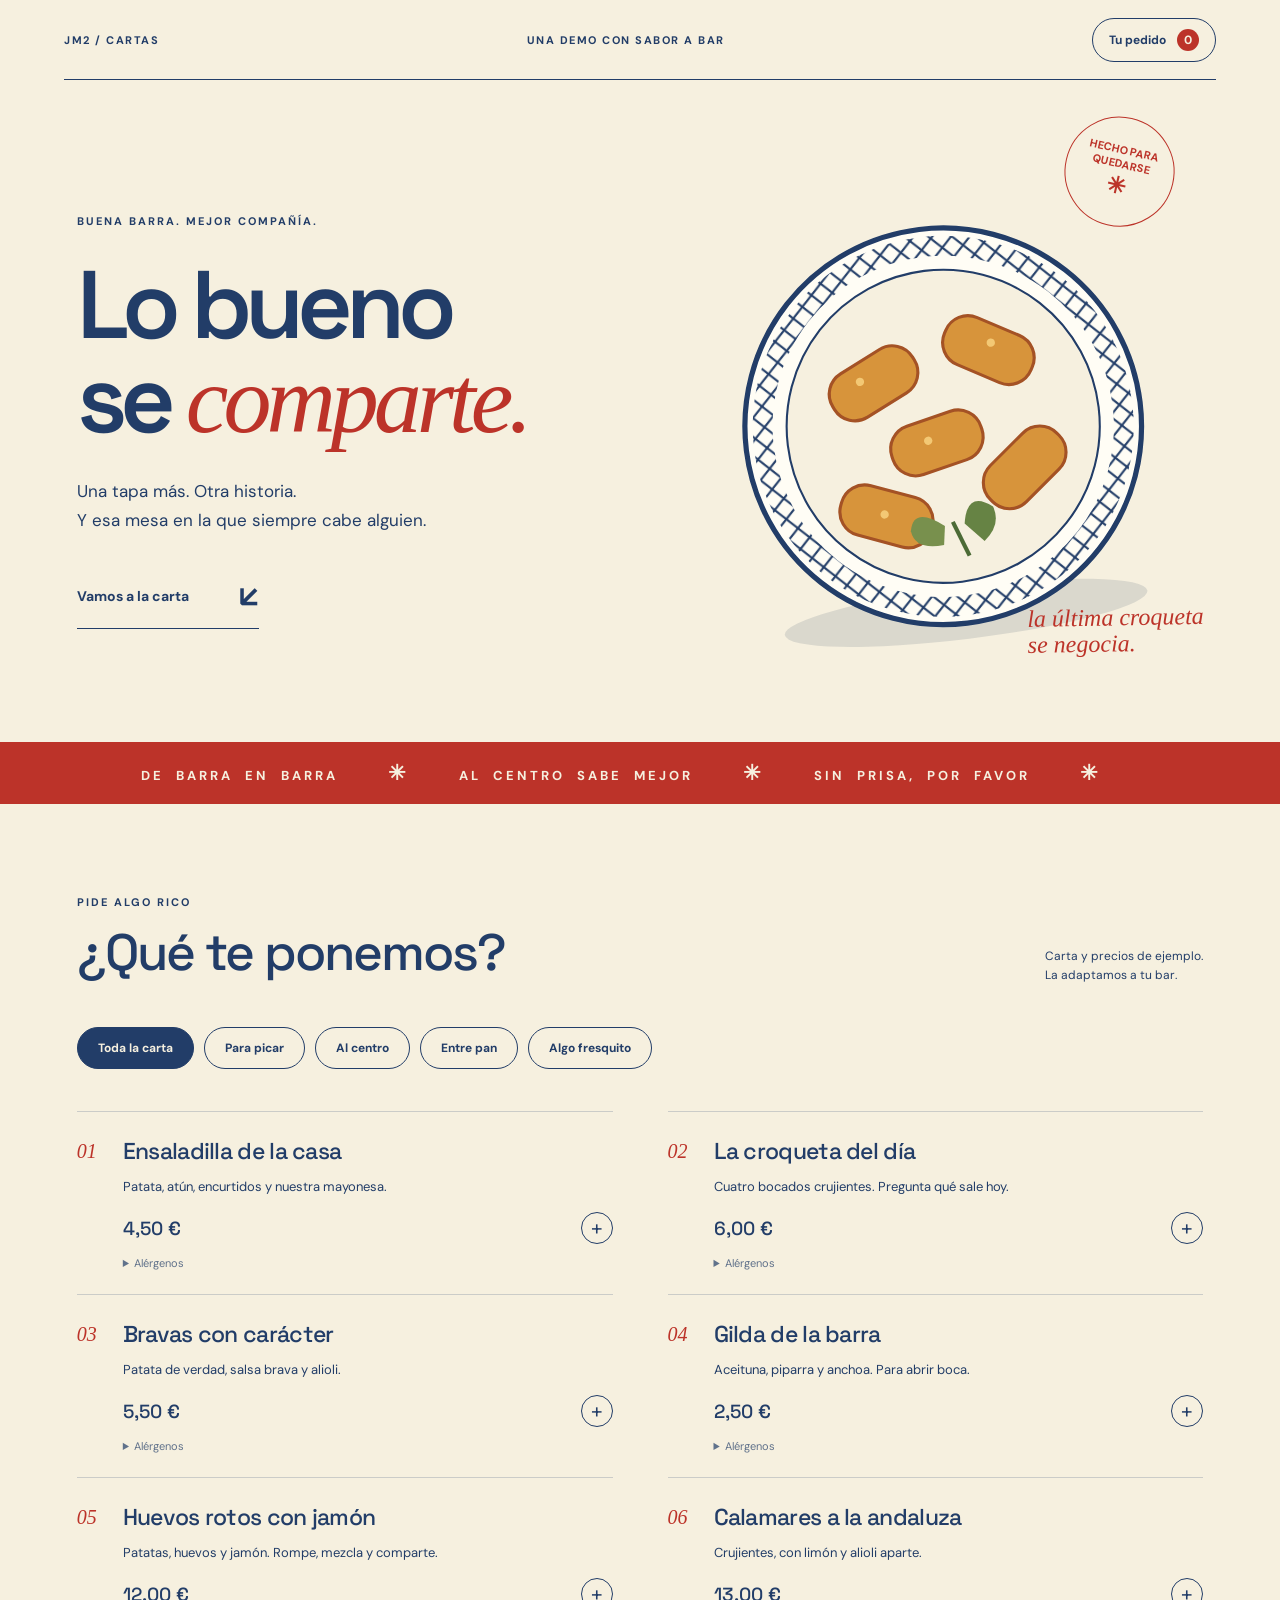
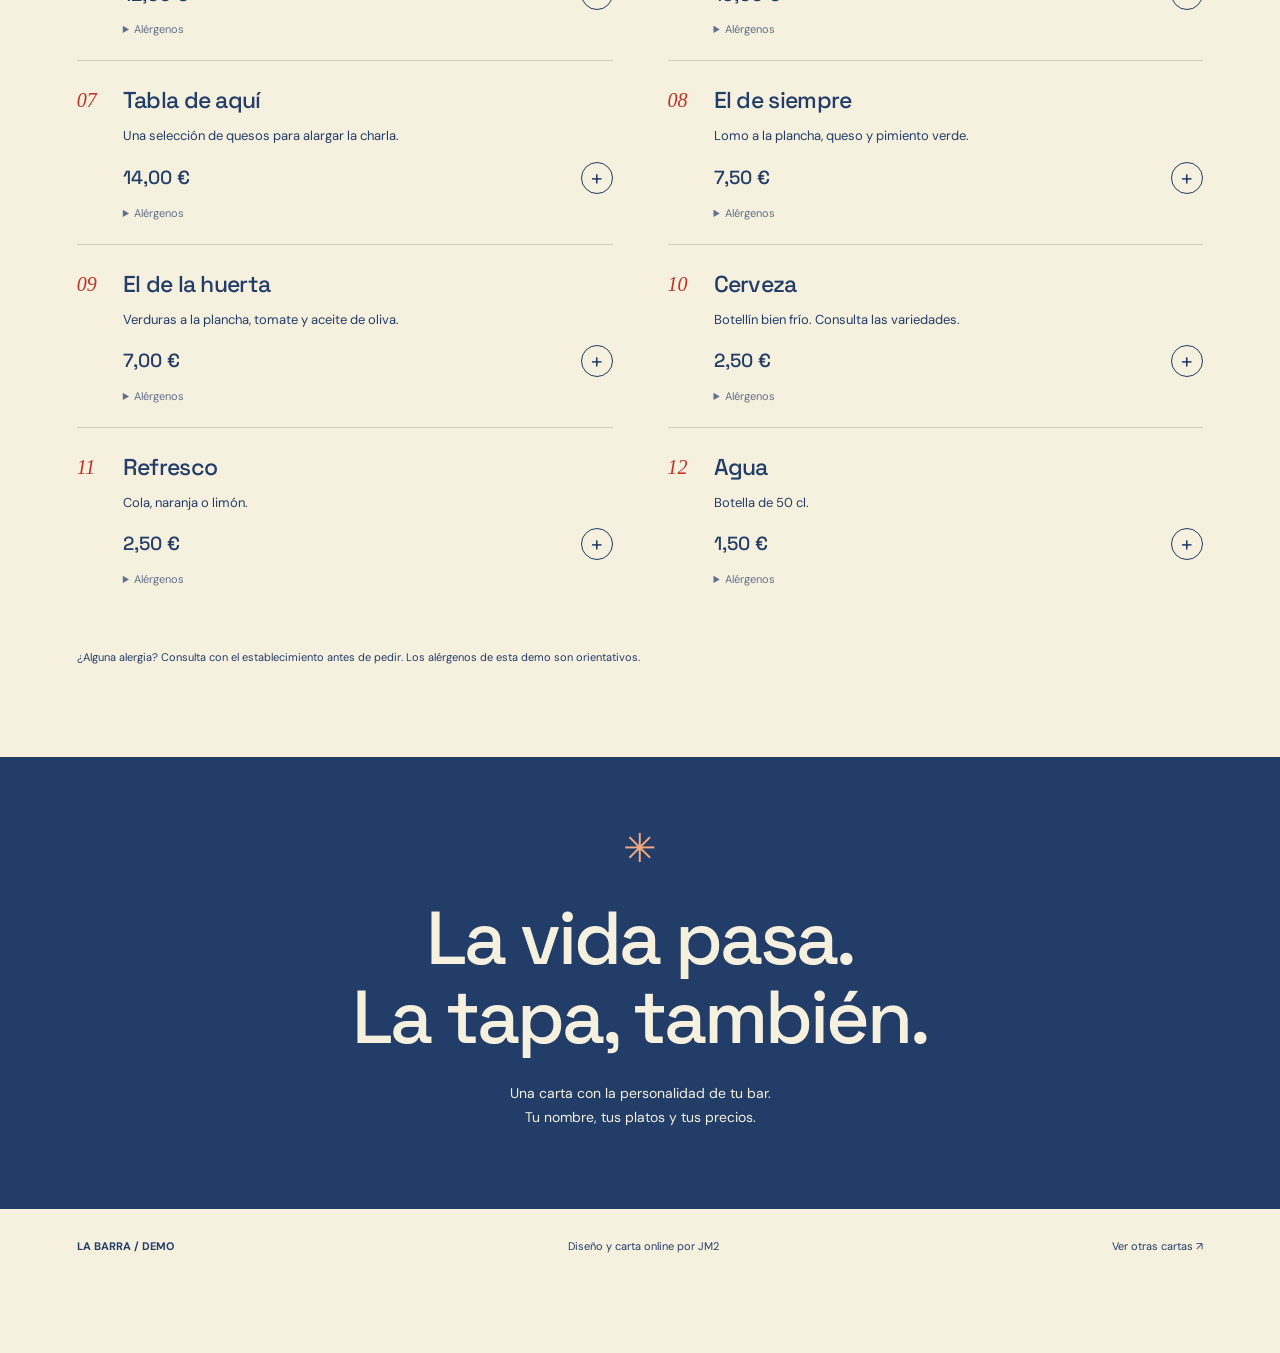
==== bar.html @ 0056e5d9 "Anadir carta original para bares con pedido de demostracion" ====
<!doctype html><html lang="es"><head><meta charset="utf-8"><meta name="viewport" content="width=device-width,initial-scale=1"><meta name="theme-color" content="#f6f0df"><title>La barra · Carta de bar</title><link rel="stylesheet" href="bar.css"></head><body>
<header class="masthead"><a href="index.html" aria-label="Volver a las cartas">JM2 / CARTAS</a><span>UNA DEMO CON SABOR A BAR</span><button id="open-top" type="button">Tu pedido <b class="count">0</b></button></header>
<main><section class="hero"><div class="hero-copy"><p class="eyebrow">BUENA BARRA. MEJOR COMPAÑÍA.</p><h1>Lo bueno<br>se <em>comparte.</em></h1><p class="intro">Una tapa más. Otra historia.<br>Y esa mesa en la que siempre cabe alguien.</p><a class="menu-link" href="#carta">Vamos a la carta <span>↙</span></a></div><div class="hero-art" aria-hidden="true"><div class="stamp">HECHO PARA<br>QUEDARSE<br><span>✳</span></div><svg viewBox="0 0 500 500"><defs><pattern id="rim" width="20" height="20" patternUnits="userSpaceOnUse"><path d="M0 0L20 20M20 0L0 20" stroke="#223d68" stroke-width="2"/></pattern></defs><ellipse cx="250" cy="440" rx="175" ry="25" fill="#172e4e" opacity=".12"/><circle cx="250" cy="260" r="190" fill="#fffdf5" stroke="#223d68" stroke-width="5"/><circle cx="250" cy="260" r="173" fill="none" stroke="url(#rim)" stroke-width="19"/><circle cx="250" cy="260" r="150" fill="#f6f0df" stroke="#223d68" stroke-width="2"/><g fill="#d7943b" stroke="#a45225" stroke-width="3"><rect x="143" y="188" width="90" height="49" rx="23" transform="rotate(-25 185 210)"/><rect x="258" y="167" width="90" height="49" rx="23" transform="rotate(30 300 190)"/><rect x="197" y="251" width="90" height="49" rx="23" transform="rotate(-12 240 275)"/><rect x="278" y="286" width="90" height="49" rx="23" transform="rotate(-38 320 310)"/><rect x="142" y="314" width="90" height="49" rx="23" transform="rotate(22 185 335)"/></g><g fill="#f3c874"><circle cx="176" cy="208" r="4"/><circle cx="305" cy="186" r="4"/><circle cx="234" cy="272" r="4"/><circle cx="184" cy="337" r="4"/></g><path d="M259 355Q265 323 288 342Q294 360 276 374Z" fill="#668344"/><path d="M240 355Q212 332 207 356Q209 375 237 373Z" fill="#78904d"/><path d="M260 386L248 352" stroke="#4c6b36" stroke-width="4"/></svg><span class="art-note">la última croqueta<br>se negocia.</span></div></section>
<div class="ticker" aria-hidden="true">DE BARRA EN BARRA <span>✳</span> AL CENTRO SABE MEJOR <span>✳</span> SIN PRISA, POR FAVOR <span>✳</span></div>
<section id="carta" class="menu-section"><div class="menu-heading"><div><p class="eyebrow">PIDE ALGO RICO</p><h2>¿Qué te ponemos?</h2></div><p>Carta y precios de ejemplo.<br>La adaptamos a tu bar.</p></div><nav class="filters" aria-label="Categorías de la carta"><button data-cat="all" aria-pressed="true">Toda la carta</button><button data-cat="tapas" aria-pressed="false">Para picar</button><button data-cat="raciones" aria-pressed="false">Al centro</button><button data-cat="bocatas" aria-pressed="false">Entre pan</button><button data-cat="bebidas" aria-pressed="false">Algo fresquito</button></nav><div id="dishes" class="dishes"></div><p class="allergy-note">¿Alguna alergia? Consulta con el establecimiento antes de pedir. Los alérgenos de esta demo son orientativos.</p></section>
<section class="closing"><span>✳</span><h2>La vida pasa.<br>La tapa, también.</h2><p>Una carta con la personalidad de tu bar.<br>Tu nombre, tus platos y tus precios.</p></section></main>
<footer><strong>LA BARRA / DEMO</strong><span>Diseño y carta online por JM2</span><a href="index.html">Ver otras cartas ↗</a></footer>
<button id="cart-bar" class="cart-bar" hidden><span>Ver pedido <b class="count">0</b></span><strong id="bar-total">0,00 €</strong></button>
<dialog id="cart-dialog"><div class="dialog-top"><p class="eyebrow">MARCHANDO</p><button id="close-cart" aria-label="Cerrar pedido">×</button></div><h2>Lo tuyo, apuntado.</h2><div id="cart-items"></div><div class="total"><span>Total</span><strong id="cart-total"></strong></div><form id="order-form"><fieldset><legend>¿Cómo lo prefieres?</legend><label><input type="radio" name="mode" value="mesa" checked> En mi mesa</label><label><input type="radio" name="mode" value="recoger"> Para recoger</label></fieldset><label>Nombre<input name="customer" autocomplete="given-name" required placeholder="¿A nombre de quién?"></label><label id="table-field">Mesa<input name="table" required placeholder="Número de mesa" maxlength="20"></label><label id="time-field" hidden>Hora de recogida<input name="time" type="time" disabled></label><label>Notas<textarea name="notes" placeholder="¿Algo que debamos saber?" rows="2"></textarea></label><button class="send" type="submit">Ver mensaje del pedido ↗</button><p class="demo-notice">Es una demostración: verás el mensaje preparado y no se enviará ningún pedido.</p></form><section id="message-preview" hidden><h3>Mensaje preparado</h3><pre id="message"></pre><button id="copy-order" class="send" type="button">Copiar pedido</button><p id="copy-status" role="status"></p></section></dialog><script src="bar.js"></script></body></html>
---- bar.css ----
@import url('https://fonts.googleapis.com/css2?family=DM+Sans:wght@400;500;600;700&family=Space+Grotesk:wght@400;500;600;700&display=swap');
:root{--paper:#f6f0df;--ink:#223d68;--red:#bc3329;--line:#223d6833;font-family:'DM Sans',sans-serif;color:var(--ink);background:var(--paper);scroll-behavior:smooth}*{box-sizing:border-box}body{margin:0}button,input,textarea{font:inherit}button,a{-webkit-tap-highlight-color:transparent}button{cursor:pointer}a{color:inherit}button:focus-visible,a:focus-visible,input:focus-visible,textarea:focus-visible{outline:3px solid var(--red);outline-offset:4px}.masthead{margin:0 5%;min-height:80px;display:flex;align-items:center;justify-content:space-between;border-bottom:1px solid var(--ink);font-size:11px;letter-spacing:1.5px;font-weight:700}.masthead a{text-decoration:none}.masthead button{border:1px solid var(--ink);border-radius:30px;background:none;color:var(--ink);padding:10px 16px;font-size:12px}.count{display:inline-grid;place-items:center;background:var(--red);color:var(--paper);min-width:22px;height:22px;border-radius:50%;margin-left:8px}.hero{max-width:1400px;margin:auto;padding:75px 6% 65px;display:grid;grid-template-columns:1.12fr 1fr;align-items:center;gap:20px}.eyebrow{font-size:11px;font-weight:700;letter-spacing:2px}.hero h1{font-family:'Space Grotesk',sans-serif;font-size:clamp(65px,7.5vw,112px);font-weight:600;letter-spacing:-7px;line-height:.98;margin:30px 0}.hero h1 em{font-family:Georgia,serif;color:var(--red);font-weight:400;letter-spacing:-5px}.intro{font-size:17px;line-height:1.7}.menu-link{display:inline-flex;gap:50px;align-items:center;margin-top:25px;border-bottom:1px solid var(--ink);padding:0 0 12px;text-decoration:none;font-weight:700;font-size:14px}.menu-link span{font-size:30px}.hero-art{position:relative;max-width:540px;transform:rotate(-7deg)}.hero-art svg{width:100%;display:block}.stamp{position:absolute;right:0;top:-15px;border:1px solid var(--red);border-radius:50%;width:110px;height:110px;display:grid;place-content:center;text-align:center;color:var(--red);font-size:11px;font-weight:700;transform:rotate(20deg)}.stamp span{font-size:23px}.art-note{position:absolute;bottom:0;right:5%;font:italic 24px/1.1 Georgia;color:var(--red);transform:rotate(6deg)}.ticker{overflow:hidden;white-space:nowrap;background:var(--red);color:var(--paper);padding:17px 0;text-align:center;font-size:13px;font-weight:700;letter-spacing:3px;word-spacing:6px}.ticker span{padding:0 38px;font-size:21px}.menu-section{max-width:1300px;margin:auto;padding:80px 6%}.menu-heading{display:flex;align-items:end;justify-content:space-between;gap:24px}.menu-heading h2{font:500 clamp(34px,4vw,54px)/1.1 'Space Grotesk',sans-serif;letter-spacing:-2px;margin:16px 0}.menu-heading>p{font-size:12px;line-height:1.6}.filters{display:flex;flex-wrap:wrap;gap:10px;margin:30px 0 42px}.filters button{color:var(--ink);border:1px solid var(--ink);padding:12px 20px;border-radius:30px;background:transparent;font-size:12px;font-weight:700}.filters button[aria-pressed=true]{color:var(--paper);background:var(--ink)}.dishes{display:grid;grid-template-columns:1fr 1fr;column-gap:55px}.dish{display:grid;grid-template-columns:34px 1fr;gap:12px;padding:24px 0;border-top:1px solid var(--line)}.dish-number{font:italic 20px Georgia;color:var(--red);padding-top:4px}.dish h3{font:500 23px 'Space Grotesk',sans-serif;letter-spacing:-.7px;margin:0}.dish p{font-size:13px;line-height:1.7;max-width:340px;margin:10px 0 14px}.dish-bottom{display:flex;align-items:center;justify-content:space-between;gap:15px}.dish-price{font:500 19px 'Space Grotesk',sans-serif}.dish-qty{display:flex;gap:12px;align-items:center}.dish button{border:1px solid var(--ink);background:transparent;border-radius:50%;color:var(--ink);width:32px;height:32px;font-size:21px}.dish button:hover{background:var(--ink);color:var(--paper)}.dish details{font-size:11px;margin-top:12px}.dish summary{cursor:pointer;opacity:.7}.allergy-note{font-size:11px;line-height:1.7;margin-top:38px;max-width:650px}.closing{background:var(--ink);color:var(--paper);padding:65px 6%;text-align:center}.closing>span{font-size:40px;color:#f4a87f}.closing h2{font:500 clamp(40px,6vw,75px)/1.05 'Space Grotesk',sans-serif;letter-spacing:-3px;margin:25px 0}.closing p{font-size:14px;line-height:1.7}footer{display:flex;justify-content:space-between;gap:20px;padding:30px 6% 100px;font-size:11px}footer a{text-decoration:none}.cart-bar{position:fixed;bottom:20px;left:50%;transform:translateX(-50%);width:min(520px,calc(100% - 32px));display:flex;justify-content:space-between;align-items:center;padding:16px 22px;border:0;border-radius:8px;background:var(--red);color:white;box-shadow:0 8px 35px #0003;font-size:15px}.cart-bar[hidden]{display:none}.cart-bar .count{background:white;color:var(--red)}dialog{border:1px solid var(--ink);background:var(--paper);color:var(--ink);border-radius:14px;padding:25px;width:min(540px,calc(100% - 24px));max-height:90dvh}dialog::backdrop{background:#15283dcc;backdrop-filter:blur(5px)}.dialog-top{display:flex;justify-content:space-between;align-items:center}.dialog-top button{border:0;background:none;color:var(--ink);font-size:30px}dialog h2{font:500 31px 'Space Grotesk',sans-serif;letter-spacing:-1px;margin:12px 0 24px}.cart-item{display:flex;justify-content:space-between;gap:15px;padding:16px 0;border-bottom:1px solid var(--line);font-size:14px}.cart-item small{display:block;margin-top:6px}.cart-item button{background:none;border:1px solid var(--ink);border-radius:50%;width:28px;height:28px;color:var(--ink)}.total{display:flex;justify-content:space-between;margin:22px 0;font-size:19px}fieldset{border:1px solid var(--line);border-radius:7px;margin:0 0 20px;padding:15px}legend{font-size:12px}fieldset label{display:inline-flex;gap:5px;margin-right:15px!important;font-size:13px}form>label{display:block;font-size:12px;margin:16px 0}form>label[hidden]{display:none}input:not([type=radio]),textarea{display:block;width:100%;background:#fffbf0;color:var(--ink);border:1px solid var(--line);border-radius:5px;padding:12px;margin-top:8px}fieldset input{accent-color:var(--red)}.send{width:100%;border:0;border-radius:6px;padding:16px;background:var(--red);color:white;font-weight:700}.demo-notice{font-size:11px;line-height:1.6}pre{white-space:pre-wrap;font:14px/1.8 'DM Sans',sans-serif;background:white;padding:18px;border-radius:8px}@media(max-width:700px){.masthead{min-height:65px}.masthead>span{display:none}.hero{padding:45px 6% 30px;grid-template-columns:1fr;gap:25px}.hero h1{font-size:clamp(58px,13vw,86px);letter-spacing:-4px}.hero h1 em{letter-spacing:-3px}.hero-art{width:85%;max-width:370px;margin:auto}.stamp{width:85px;height:85px;font-size:9px}.art-note{font-size:20px}.intro{font-size:15px}.ticker{text-align:left;padding-left:20px;font-size:11px}.menu-section{padding:45px 6%}.menu-heading{display:block}.menu-heading>p{margin-top:16px}.filters{gap:7px;margin-bottom:28px}.filters button{padding:10px 13px;font-size:11px}.dishes{grid-template-columns:1fr}.dish h3{font-size:22px}.dish p{max-width:none}.closing{padding:45px 6%}footer{flex-wrap:wrap;line-height:1.7}footer span{width:100%;order:3}}@media(prefers-reduced-motion:reduce){:root{scroll-behavior:auto}}
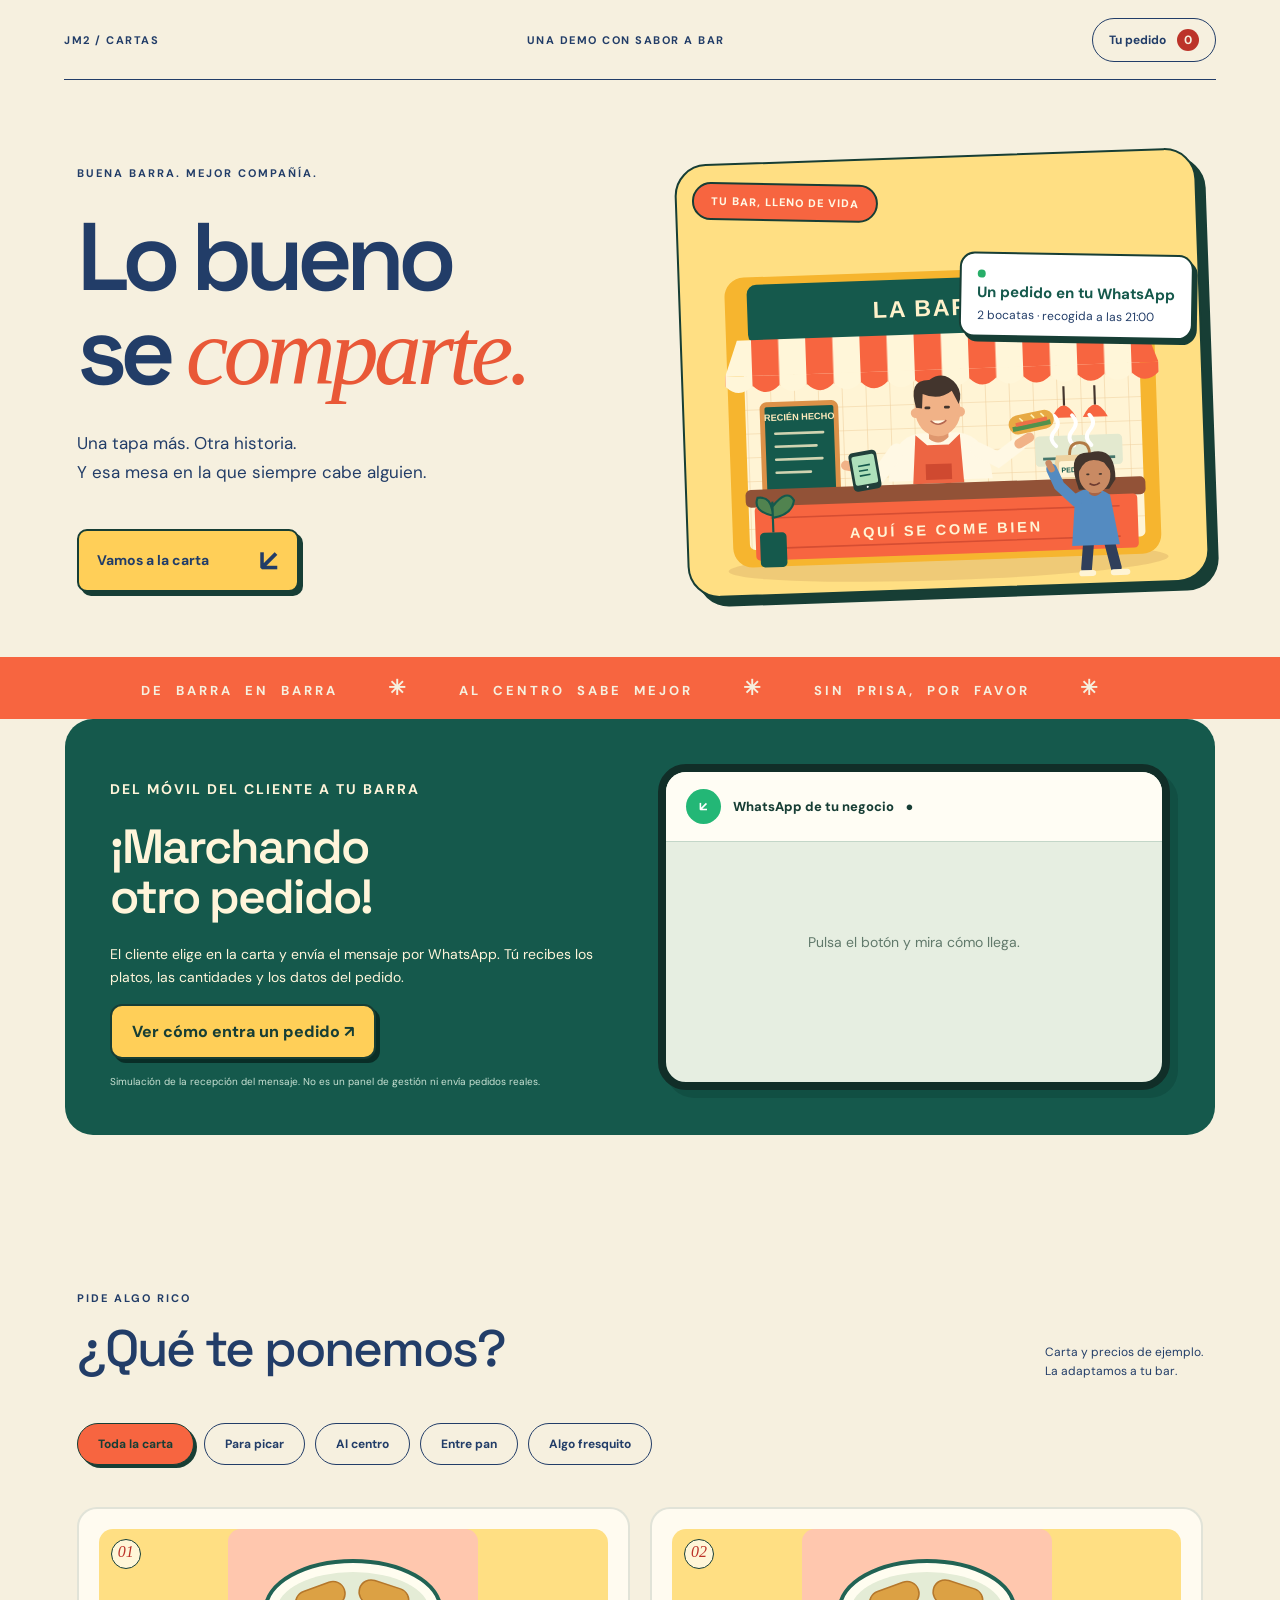
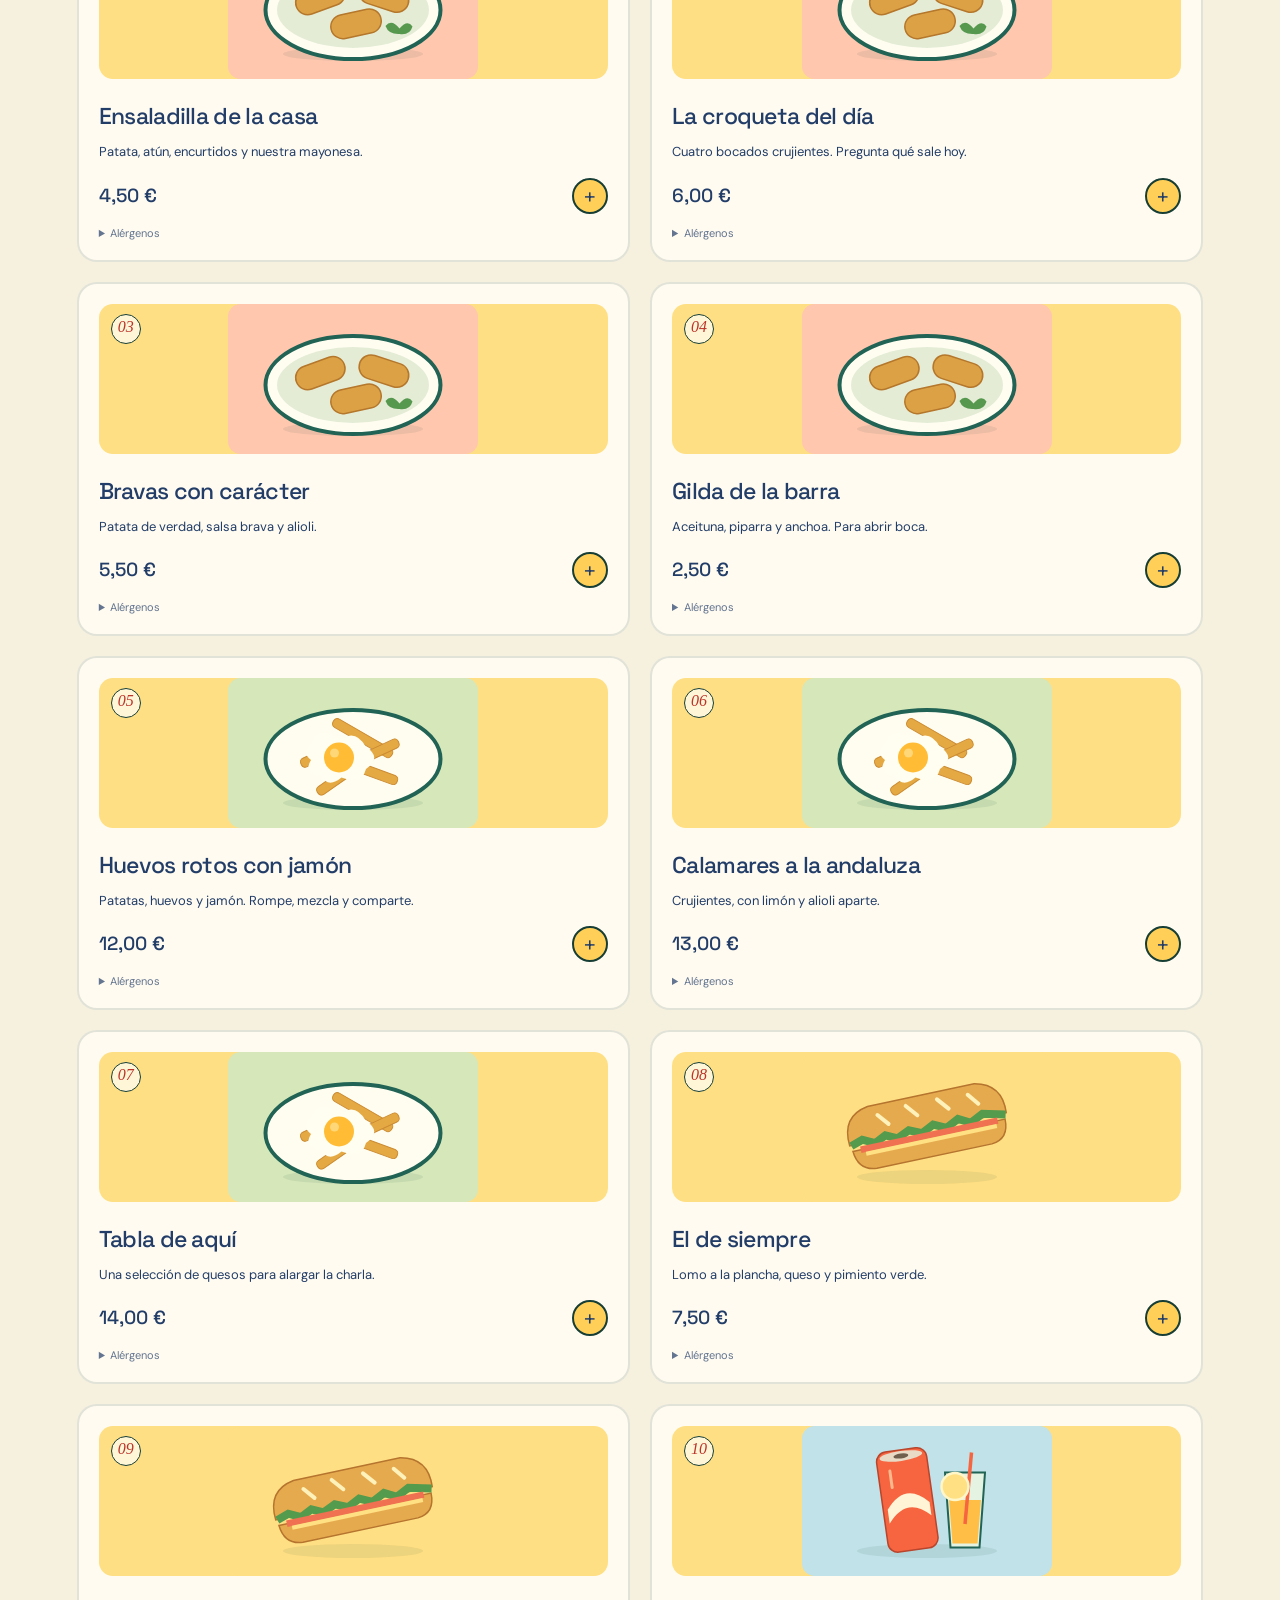
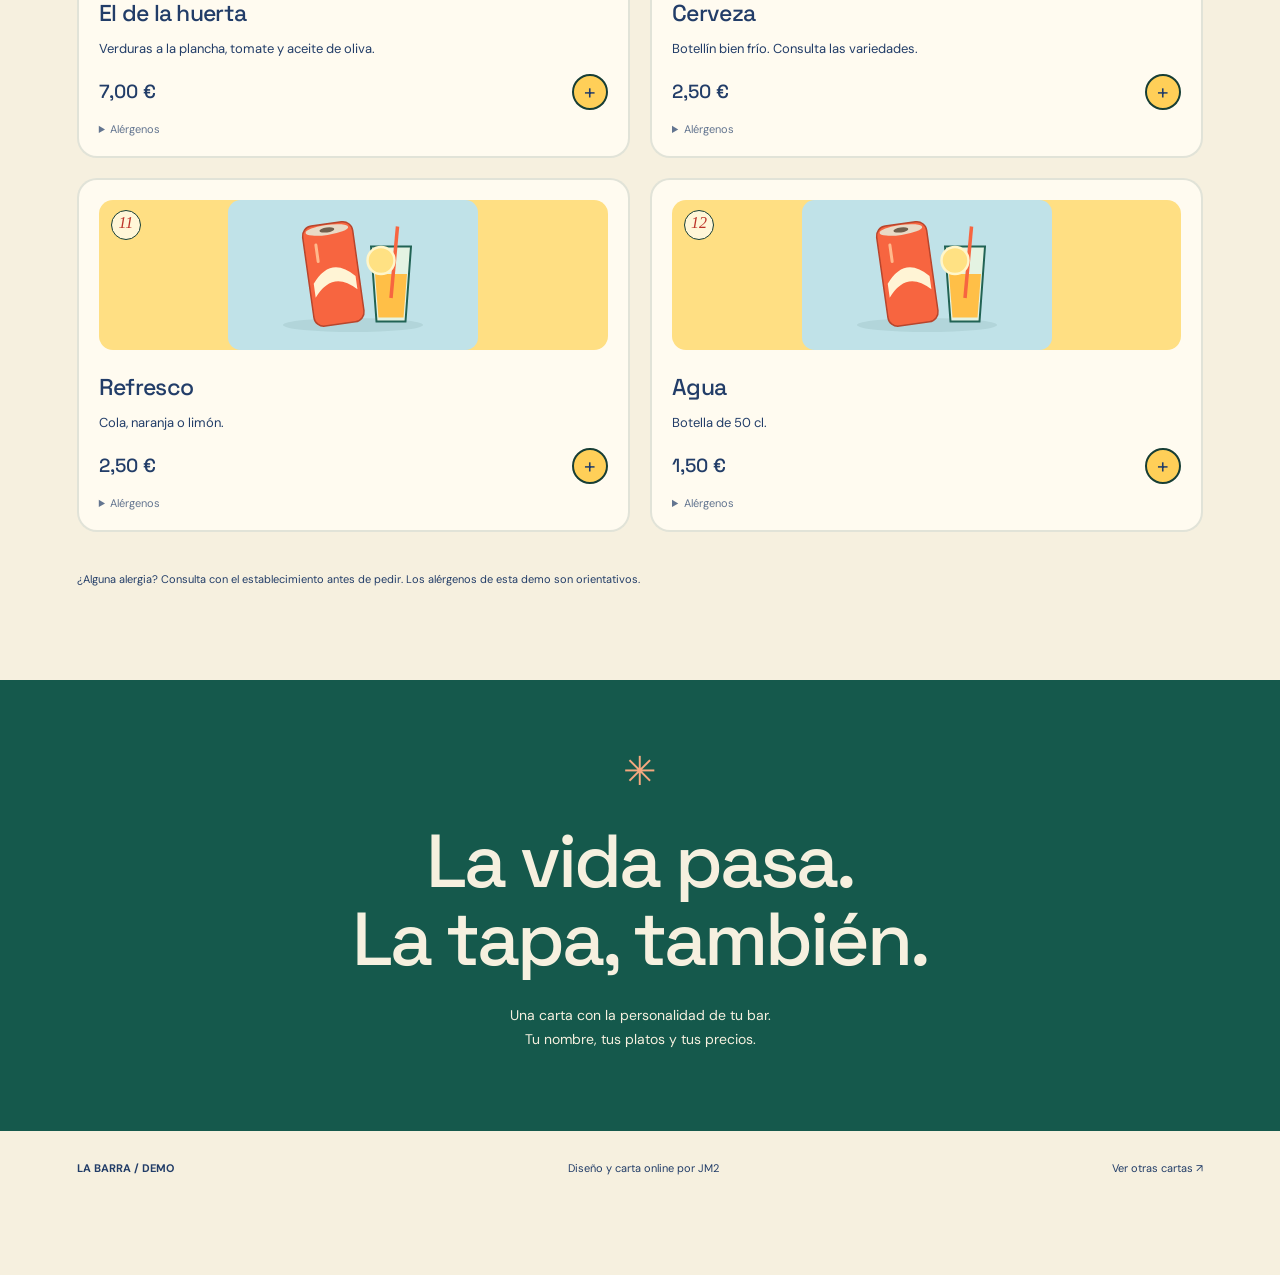
==== commit 13865dbb: "Dar vida a la carta con local ilustrado y recepcion de pedidos" ====
--- a/bar.html
+++ b/bar.html
@@ -1,9 +1,27 @@
-<!doctype html><html lang="es"><head><meta charset="utf-8"><meta name="viewport" content="width=device-width,initial-scale=1"><meta name="theme-color" content="#f6f0df"><title>La barra · Carta de bar</title><link rel="stylesheet" href="bar.css"></head><body>
+<!doctype html><html lang="es"><head><meta charset="utf-8"><meta name="viewport" content="width=device-width,initial-scale=1"><meta name="theme-color" content="#f6f0df"><title>La barra · Carta de bar</title><link rel="stylesheet" href="bar.css"><link rel="stylesheet" href="local-visual.css"></head><body>
 <header class="masthead"><a href="index.html" aria-label="Volver a las cartas">JM2 / CARTAS</a><span>UNA DEMO CON SABOR A BAR</span><button id="open-top" type="button">Tu pedido <b class="count">0</b></button></header>
-<main><section class="hero"><div class="hero-copy"><p class="eyebrow">BUENA BARRA. MEJOR COMPAÑÍA.</p><h1>Lo bueno<br>se <em>comparte.</em></h1><p class="intro">Una tapa más. Otra historia.<br>Y esa mesa en la que siempre cabe alguien.</p><a class="menu-link" href="#carta">Vamos a la carta <span>↙</span></a></div><div class="hero-art" aria-hidden="true"><div class="stamp">HECHO PARA<br>QUEDARSE<br><span>✳</span></div><svg viewBox="0 0 500 500"><defs><pattern id="rim" width="20" height="20" patternUnits="userSpaceOnUse"><path d="M0 0L20 20M20 0L0 20" stroke="#223d68" stroke-width="2"/></pattern></defs><ellipse cx="250" cy="440" rx="175" ry="25" fill="#172e4e" opacity=".12"/><circle cx="250" cy="260" r="190" fill="#fffdf5" stroke="#223d68" stroke-width="5"/><circle cx="250" cy="260" r="173" fill="none" stroke="url(#rim)" stroke-width="19"/><circle cx="250" cy="260" r="150" fill="#f6f0df" stroke="#223d68" stroke-width="2"/><g fill="#d7943b" stroke="#a45225" stroke-width="3"><rect x="143" y="188" width="90" height="49" rx="23" transform="rotate(-25 185 210)"/><rect x="258" y="167" width="90" height="49" rx="23" transform="rotate(30 300 190)"/><rect x="197" y="251" width="90" height="49" rx="23" transform="rotate(-12 240 275)"/><rect x="278" y="286" width="90" height="49" rx="23" transform="rotate(-38 320 310)"/><rect x="142" y="314" width="90" height="49" rx="23" transform="rotate(22 185 335)"/></g><g fill="#f3c874"><circle cx="176" cy="208" r="4"/><circle cx="305" cy="186" r="4"/><circle cx="234" cy="272" r="4"/><circle cx="184" cy="337" r="4"/></g><path d="M259 355Q265 323 288 342Q294 360 276 374Z" fill="#668344"/><path d="M240 355Q212 332 207 356Q209 375 237 373Z" fill="#78904d"/><path d="M260 386L248 352" stroke="#4c6b36" stroke-width="4"/></svg><span class="art-note">la última croqueta<br>se negocia.</span></div></section>
+<main><section class="hero"><div class="hero-copy"><p class="eyebrow">BUENA BARRA. MEJOR COMPAÑÍA.</p><h1>Lo bueno<br>se <em>comparte.</em></h1><p class="intro">Una tapa más. Otra historia.<br>Y esa mesa en la que siempre cabe alguien.</p><a class="menu-link" href="#carta">Vamos a la carta <span>↙</span></a></div><div class="hero-art visual-local"><span class="local-badge">TU BAR, LLENO DE VIDA</span><svg class="food-shop" viewBox="0 0 900 650" role="img" aria-label="Bocatería colorida con un hombre atendiendo detrás del mostrador, una clienta y el móvil de pedidos"><defs><pattern id="tiles-0" width="44" height="44" patternUnits="userSpaceOnUse"><rect width="44" height="44" fill="#fff4d5"/><path d="M44 0H0V44" fill="none" stroke="#efcf9c" stroke-width="2"/></pattern><pattern id="awning-0" width="100" height="100" patternUnits="userSpaceOnUse"><rect width="100" height="100" fill="#fff6d9"/><rect width="50" height="100" fill="#f76540"/></pattern></defs>
+<ellipse cx="450" cy="605" rx="406" ry="30" fill="#833c2520"/>
+<rect x="54" y="64" width="790" height="535" rx="36" fill="#f6b52f"/>
+<rect x="85" y="194" width="730" height="373" rx="10" fill="url(#tiles-0)"/>
+<rect x="95" y="78" width="710" height="110" rx="18" fill="#15594c"/><text x="450" y="147" text-anchor="middle" font-family="Arial,sans-serif" font-size="43" font-weight="900" fill="#fff2cb" letter-spacing="3">LA BARRA</text>
+<path d="M74 180H826L850 246H50Z" fill="url(#awning-0)"/><path d="M50 246H850V264Q825 289 800 264Q775 289 750 264Q725 289 700 264Q675 289 650 264Q625 289 600 264Q575 289 550 264Q525 289 500 264Q475 289 450 264Q425 289 400 264Q375 289 350 264Q325 289 300 264Q275 289 250 264Q225 289 200 264Q175 289 150 264Q125 289 100 264Q75 289 50 264Z" fill="url(#awning-0)"/>
+<rect x="116" y="300" width="136" height="172" rx="8" fill="#15594c" stroke="#dc9148" stroke-width="9"/><text x="184" y="330" text-anchor="middle" fill="#ffebbc" font-family="Arial" font-weight="700" font-size="17">RECIÉN HECHO</text><path d="M139 354H227M139 378H214M139 402H224M139 426H202" stroke="#fff2cb" stroke-width="5" stroke-linecap="round" opacity=".8"/>
+<path d="M673 285V321M730 285V321" stroke="#43352d" stroke-width="4"/><path d="M650 343Q671 298 695 343Z M707 343Q730 298 753 343Z" fill="#f76540"/>
+<rect x="617" y="376" width="161" height="56" rx="8" fill="#e3e9cf"/><path d="M631 418H764" stroke="#46766b" stroke-width="5"/><g class="shop-steam" stroke="#fff" stroke-width="7" fill="none" stroke-linecap="round"><path d="M656 395Q641 381 654 367T654 339"/><path d="M689 395Q674 381 687 367T687 339"/><path d="M721 395Q706 381 719 367T719 339"/></g>
+<g class="shop-owner"><path d="M345 450Q350 369 404 363H473Q530 369 537 450" fill="#fff8e4"/><path d="M397 366L390 456H484L479 366 458 385H418Z" fill="#ed6543"/><path d="M414 420H462V449H414Z" fill="#cf4930"/><path d="M422 345V373Q440 389 458 371V343" fill="#df976e"/>
+<ellipse cx="440" cy="321" rx="42" ry="48" fill="#f1b287"/><circle cx="399" cy="325" r="9" fill="#f1b287"/><circle cx="481" cy="325" r="9" fill="#f1b287"/><path d="M400 315Q386 263 426 265Q454 246 476 275Q487 292 479 311L467 286Q443 304 413 290L411 317Z" fill="#43352d"/><path d="M418 316H424M454 316H460" stroke="#43352d" stroke-width="5" stroke-linecap="round"/><path d="M426 340Q440 354 455 340" fill="#fff8e4" stroke="#b46750" stroke-width="3"/>
+<path d="M361 394L330 434 290 422" stroke="#fff8e4" stroke-width="28" fill="none" stroke-linecap="round"/><path d="M290 422L267 417" stroke="#f1b287" stroke-width="18" stroke-linecap="round"/>
+<g class="shop-serving-arm"><path d="M511 396L548 416 588 388" stroke="#fff8e4" stroke-width="27" fill="none" stroke-linecap="round"/><path d="M588 388L607 377" stroke="#f1b287" stroke-width="18" stroke-linecap="round"/><g transform="translate(567 339) rotate(-10)"><rect width="84" height="35" rx="17" fill="#e7a943"/><path d="M6 24H77" stroke="#52914c" stroke-width="9"/><path d="M13 17H72" stroke="#ed7047" stroke-width="7"/><path d="M22 6L27 13M44 4L49 11M62 5L67 12" stroke="#fff2b9" stroke-width="3"/></g></g></g>
+<rect x="80" y="456" width="738" height="33" rx="10" fill="#925237"/><rect x="96" y="487" width="706" height="100" rx="8" fill="#f76540"/><path d="M125 509H769M125 565H769" stroke="#d54d32" stroke-width="3"/><text x="448" y="551" text-anchor="middle" fill="#fff4d5" font-family="Arial,sans-serif" font-size="27" font-weight="800" letter-spacing="5">AQUÍ SE COME BIEN</text>
+<g transform="translate(647 412)"><path d="M0 44L8 0H77L87 44Z" fill="#edd2a0"/><rect x="13" y="11" width="59" height="30" rx="4" fill="#fff4d5"/><path d="M33 0Q33-22 52-22Q70-22 70 0" fill="none" stroke="#b27b46" stroke-width="5"/><text x="42" y="32" text-anchor="middle" fill="#15594c" font-family="Arial" font-size="13" font-weight="700">PEDIDO</text></g>
+<g class="shop-phone" transform="translate(271 396) rotate(-8)"><rect width="52" height="72" rx="8" fill="#213f3a"/><rect x="5" y="7" width="42" height="54" rx="4" fill="#aee0ba"/><path d="M15 26H37M15 35H32M15 44H35" stroke="#15594c" stroke-width="3"/><circle cx="26" cy="66" r="2" fill="#fff"/></g>
+<g class="shop-customer"><path d="M710 570L704 623M747 570L759 623" stroke="#303f5b" stroke-width="20" stroke-linecap="round"/><path d="M696 631H716M754 631H779" stroke="#fff4d5" stroke-width="11" stroke-linecap="round"/><path d="M688 484Q721 465 752 488L767 580H679Z" fill="#548bc1"/><path d="M714 469V485Q725 495 736 483V467" fill="#a96546"/><path d="M690 459Q677 405 718 409Q765 397 763 460L751 477H695Z" fill="#43352d"/><ellipse cx="725" cy="450" rx="29" ry="34" fill="#c98a63"/><path d="M698 441Q711 413 743 428L758 449Q760 415 730 411Q695 408 692 442Z" fill="#43352d"/><path d="M711 449H714M734 449H737" stroke="#43352d" stroke-width="3" stroke-linecap="round"/><path d="M715 466Q724 473 734 465" fill="none" stroke="#6f3d31" stroke-width="3"/><path d="M690 499L659 468 646 437" stroke="#548bc1" stroke-width="20" fill="none" stroke-linecap="round"/><path d="M646 437L641 426" stroke="#c98a63" stroke-width="12" stroke-linecap="round"/></g>
+<g transform="translate(104 483)"><rect x="0" y="53" width="49" height="64" rx="8" fill="#15594c"/><path d="M25 53V-4M25 22Q-12 12-2-12Q25-15 25 22M25 5Q53-28 65-5Q61 21 25 26" fill="#51834f" stroke="#15594c" stroke-width="4"/></g>
+</svg><div class="arrival-toast"><b>Un pedido en tu WhatsApp</b><span id="arrival-summary">2 bocatas · recogida a las 21:00</span></div></div></section>
 <div class="ticker" aria-hidden="true">DE BARRA EN BARRA <span>✳</span> AL CENTRO SABE MEJOR <span>✳</span> SIN PRISA, POR FAVOR <span>✳</span></div>
-<section id="carta" class="menu-section"><div class="menu-heading"><div><p class="eyebrow">PIDE ALGO RICO</p><h2>¿Qué te ponemos?</h2></div><p>Carta y precios de ejemplo.<br>La adaptamos a tu bar.</p></div><nav class="filters" aria-label="Categorías de la carta"><button data-cat="all" aria-pressed="true">Toda la carta</button><button data-cat="tapas" aria-pressed="false">Para picar</button><button data-cat="raciones" aria-pressed="false">Al centro</button><button data-cat="bocatas" aria-pressed="false">Entre pan</button><button data-cat="bebidas" aria-pressed="false">Algo fresquito</button></nav><div id="dishes" class="dishes"></div><p class="allergy-note">¿Alguna alergia? Consulta con el establecimiento antes de pedir. Los alérgenos de esta demo son orientativos.</p></section>
+<section class="receive-demo" id="pedidos"><div><p class="eyebrow">DEL MÓVIL DEL CLIENTE A TU BARRA</p><h2>¡Marchando<br>otro pedido!</h2><p>El cliente elige en la carta y envía el mensaje por WhatsApp. Tú recibes los platos, las cantidades y los datos del pedido.</p><button type="button" id="simulate-arrival">Ver cómo entra un pedido ↗</button><small>Simulación de la recepción del mensaje. No es un panel de gestión ni envía pedidos reales.</small></div><div class="receiver-phone"><div class="receiver-top"><span class="receiver-icon">↙</span>WhatsApp de tu negocio <span aria-hidden="true">●</span></div><div class="receiver-messages" id="received-orders" aria-live="polite"><p class="receiver-empty">Pulsa el botón y mira cómo llega.</p></div></div></section><section id="carta" class="menu-section"><div class="menu-heading"><div><p class="eyebrow">PIDE ALGO RICO</p><h2>¿Qué te ponemos?</h2></div><p>Carta y precios de ejemplo.<br>La adaptamos a tu bar.</p></div><nav class="filters" aria-label="Categorías de la carta"><button data-cat="all" aria-pressed="true">Toda la carta</button><button data-cat="tapas" aria-pressed="false">Para picar</button><button data-cat="raciones" aria-pressed="false">Al centro</button><button data-cat="bocatas" aria-pressed="false">Entre pan</button><button data-cat="bebidas" aria-pressed="false">Algo fresquito</button></nav><div id="dishes" class="dishes"></div><p class="allergy-note">¿Alguna alergia? Consulta con el establecimiento antes de pedir. Los alérgenos de esta demo son orientativos.</p></section>
 <section class="closing"><span>✳</span><h2>La vida pasa.<br>La tapa, también.</h2><p>Una carta con la personalidad de tu bar.<br>Tu nombre, tus platos y tus precios.</p></section></main>
 <footer><strong>LA BARRA / DEMO</strong><span>Diseño y carta online por JM2</span><a href="index.html">Ver otras cartas ↗</a></footer>
 <button id="cart-bar" class="cart-bar" hidden><span>Ver pedido <b class="count">0</b></span><strong id="bar-total">0,00 €</strong></button>
-<dialog id="cart-dialog"><div class="dialog-top"><p class="eyebrow">MARCHANDO</p><button id="close-cart" aria-label="Cerrar pedido">×</button></div><h2>Lo tuyo, apuntado.</h2><div id="cart-items"></div><div class="total"><span>Total</span><strong id="cart-total"></strong></div><form id="order-form"><fieldset><legend>¿Cómo lo prefieres?</legend><label><input type="radio" name="mode" value="mesa" checked> En mi mesa</label><label><input type="radio" name="mode" value="recoger"> Para recoger</label></fieldset><label>Nombre<input name="customer" autocomplete="given-name" required placeholder="¿A nombre de quién?"></label><label id="table-field">Mesa<input name="table" required placeholder="Número de mesa" maxlength="20"></label><label id="time-field" hidden>Hora de recogida<input name="time" type="time" disabled></label><label>Notas<textarea name="notes" placeholder="¿Algo que debamos saber?" rows="2"></textarea></label><button class="send" type="submit">Ver mensaje del pedido ↗</button><p class="demo-notice">Es una demostración: verás el mensaje preparado y no se enviará ningún pedido.</p></form><section id="message-preview" hidden><h3>Mensaje preparado</h3><pre id="message"></pre><button id="copy-order" class="send" type="button">Copiar pedido</button><p id="copy-status" role="status"></p></section></dialog><script src="bar.js"></script></body></html>+<dialog id="cart-dialog"><div class="dialog-top"><p class="eyebrow">MARCHANDO</p><button id="close-cart" aria-label="Cerrar pedido">×</button></div><h2>Lo tuyo, apuntado.</h2><div id="cart-items"></div><div class="total"><span>Total</span><strong id="cart-total"></strong></div><form id="order-form"><fieldset><legend>¿Cómo lo prefieres?</legend><label><input type="radio" name="mode" value="mesa" checked> En mi mesa</label><label><input type="radio" name="mode" value="recoger"> Para recoger</label></fieldset><label>Nombre<input name="customer" autocomplete="given-name" required placeholder="¿A nombre de quién?"></label><label id="table-field">Mesa<input name="table" required placeholder="Número de mesa" maxlength="20"></label><label id="time-field" hidden>Hora de recogida<input name="time" type="time" disabled></label><label>Notas<textarea name="notes" placeholder="¿Algo que debamos saber?" rows="2"></textarea></label><button class="send" type="submit">Ver mensaje del pedido ↗</button><p class="demo-notice">Es una demostración: verás el mensaje preparado y no se enviará ningún pedido.</p></form><section id="message-preview" hidden><h3>Mensaje preparado</h3><pre id="message"></pre><button id="preview-arrival" class="send" type="button">Ver cómo llega al negocio ↗</button><button id="copy-order" class="send" type="button">Copiar pedido</button><p id="copy-status" role="status"></p></section></dialog><script src="bar.js"></script><script src="bar-local.js"></script></body></html>
--- a/local-visual.css
+++ b/local-visual.css
@@ -0,0 +1,3 @@
+.food-shop{display:block;width:100%;height:auto;overflow:visible}.shop-serving-arm{transform-box:fill-box;transform-origin:0 90%;animation:serve-bocata 3.5s ease-in-out infinite}.shop-steam{animation:grill-steam 2.2s ease-in-out infinite}.shop-phone{animation:order-vibration 4s ease-in-out infinite}.shop-customer{animation:customer-wait 4s ease-in-out infinite;transform-origin:center bottom;transform-box:fill-box}@keyframes serve-bocata{0%,100%{transform:rotate(0)}50%{transform:rotate(-8deg)}}@keyframes grill-steam{0%,100%{opacity:.35;transform:translateY(4px)}50%{opacity:.9;transform:translateY(-6px)}}@keyframes order-vibration{0%,65%,85%,100%{translate:0}70%,80%{translate:-3px}75%{translate:3px}}@keyframes customer-wait{0%,100%{rotate:0deg}50%{rotate:1deg}}
+.visual-local{background:#ffdf83;border:2px solid #173e35;border-radius:32px;padding:20px 15px 0;position:relative;box-shadow:9px 9px 0 #173e35;isolation:isolate;transform:rotate(-2deg)}.visual-local .food-shop{margin-top:20px}.local-badge{display:inline-block;background:#f76540;color:#fff8e4;border:2px solid #173e35;border-radius:30px;padding:10px 17px;font-size:11px;font-weight:800;letter-spacing:1px;transform:rotate(3deg)}.arrival-toast{position:absolute;top:100px;right:5px;background:white;border:2px solid #173e35;border-radius:15px;padding:12px 16px;box-shadow:4px 5px 0 #173e35;max-width:250px;transform:rotate(3deg);font-size:12px}.arrival-toast b{display:block;font-size:15px;color:#15594c;margin-bottom:5px}.arrival-toast:before{content:'';display:inline-block;width:8px;height:8px;border-radius:50%;background:#28ae69;margin-right:7px;animation:order-glow 1.5s infinite}@keyframes order-glow{50%{box-shadow:0 0 0 6px #28ae6925}}
+.hero-art.visual-local{max-width:none;width:100%}.hero-art.visual-local .food-shop{width:100%}.receive-demo{margin:0 auto 65px;max-width:1150px;background:#15594c;color:#fff5da;border-radius:28px;display:grid;grid-template-columns:1fr 1fr;gap:35px;padding:45px}.receive-demo h2{font:600 clamp(30px,4vw,48px)/1.05 'Space Grotesk',sans-serif;letter-spacing:-2px;margin:20px 0}.receive-demo p{font-size:14px;line-height:1.7}.receive-demo button{background:#ffcf58;color:#173e35;border:2px solid #173e35;border-radius:12px;padding:15px 20px;font-weight:800;box-shadow:4px 4px 0 #092e27}.receive-demo small{display:block;font-size:10px;line-height:1.6;margin-top:15px;color:#c9e2d4}.receiver-phone{border:8px solid #112e28;border-radius:28px;background:#e6eee1;min-height:325px;overflow:hidden;color:#173e35;box-shadow:8px 8px 0 #082b2538}.receiver-top{background:#fffdf4;padding:17px 20px;border-bottom:1px solid #c3d6c8;display:flex;align-items:center;gap:12px;font-size:13px;font-weight:800}.receiver-icon{background:#23b776;color:white;width:35px;height:35px;display:grid;place-items:center;border-radius:50%}.receiver-messages{padding:20px;display:grid;gap:13px}.receiver-empty{color:#61796b;font-size:13px;text-align:center;padding-top:55px}.order-bubble{background:white;padding:16px;border-radius:0 15px 15px 15px;box-shadow:0 3px 0 #c5d6c7;font-size:12px;line-height:1.65;animation:incoming-bubble .45s cubic-bezier(.2,.8,.3,1) both;white-space:pre-line}.order-bubble b{color:#198b5d;display:block;font-size:13px}.order-bubble time{display:block;text-align:right;color:#718278;font-size:10px;margin-top:8px}.visual-food{width:100%;height:150px;object-fit:contain;background:var(--food-bg,#ffdf83);border-radius:14px;margin-bottom:17px}.dish{background:#fffbf0;border:2px solid #173e3520;border-radius:20px;padding:20px;display:block;position:relative}.dish-number{position:absolute;top:30px;left:32px;background:#fff6d8;border:1px solid #173e35;border-radius:50%;width:30px;height:30px;text-align:center;padding-top:3px;font-size:16px}.dishes{gap:20px}.dish button{background:#ffcf58;border:2px solid #173e35;width:36px;height:36px}.filters button[aria-pressed=true]{background:#f76540;border-color:#173e35;color:#173e35;box-shadow:3px 3px 0 #173e35}.hero-copy h1 em{color:#e95837}.menu-link{background:#ffcf58;border:2px solid #173e35;border-radius:10px;padding:10px 18px;box-shadow:4px 4px 0 #173e35}.ticker{background:#f76540}.closing{background:#15594c}.cart-bar{background:#f76540;border:2px solid #173e35;box-shadow:5px 5px 0 #173e35;color:#173e35;font-weight:800}@keyframes incoming-bubble{from{opacity:0;transform:translateY(18px) scale(.94)}to{opacity:1;transform:translateY(0) scale(1)}}@media(max-width:700px){.visual-local{padding:14px 5px 0;border-radius:22px;margin-top:10px!important}.hero-art.visual-local{max-width:470px}.arrival-toast{top:75px;right:-6px;max-width:195px;padding:10px;font-size:10px}.arrival-toast b{font-size:12px}.local-badge{font-size:9px;padding:8px 12px}.receive-demo{margin:0 6% 45px;padding:28px 22px;grid-template-columns:1fr;gap:25px;border-radius:22px}.visual-food{height:135px}.hero{gap:30px}.receiver-phone{min-height:300px}}@media(prefers-reduced-motion:reduce){.food-shop *,.arrival-toast:before,.order-bubble{animation:none!important}}
